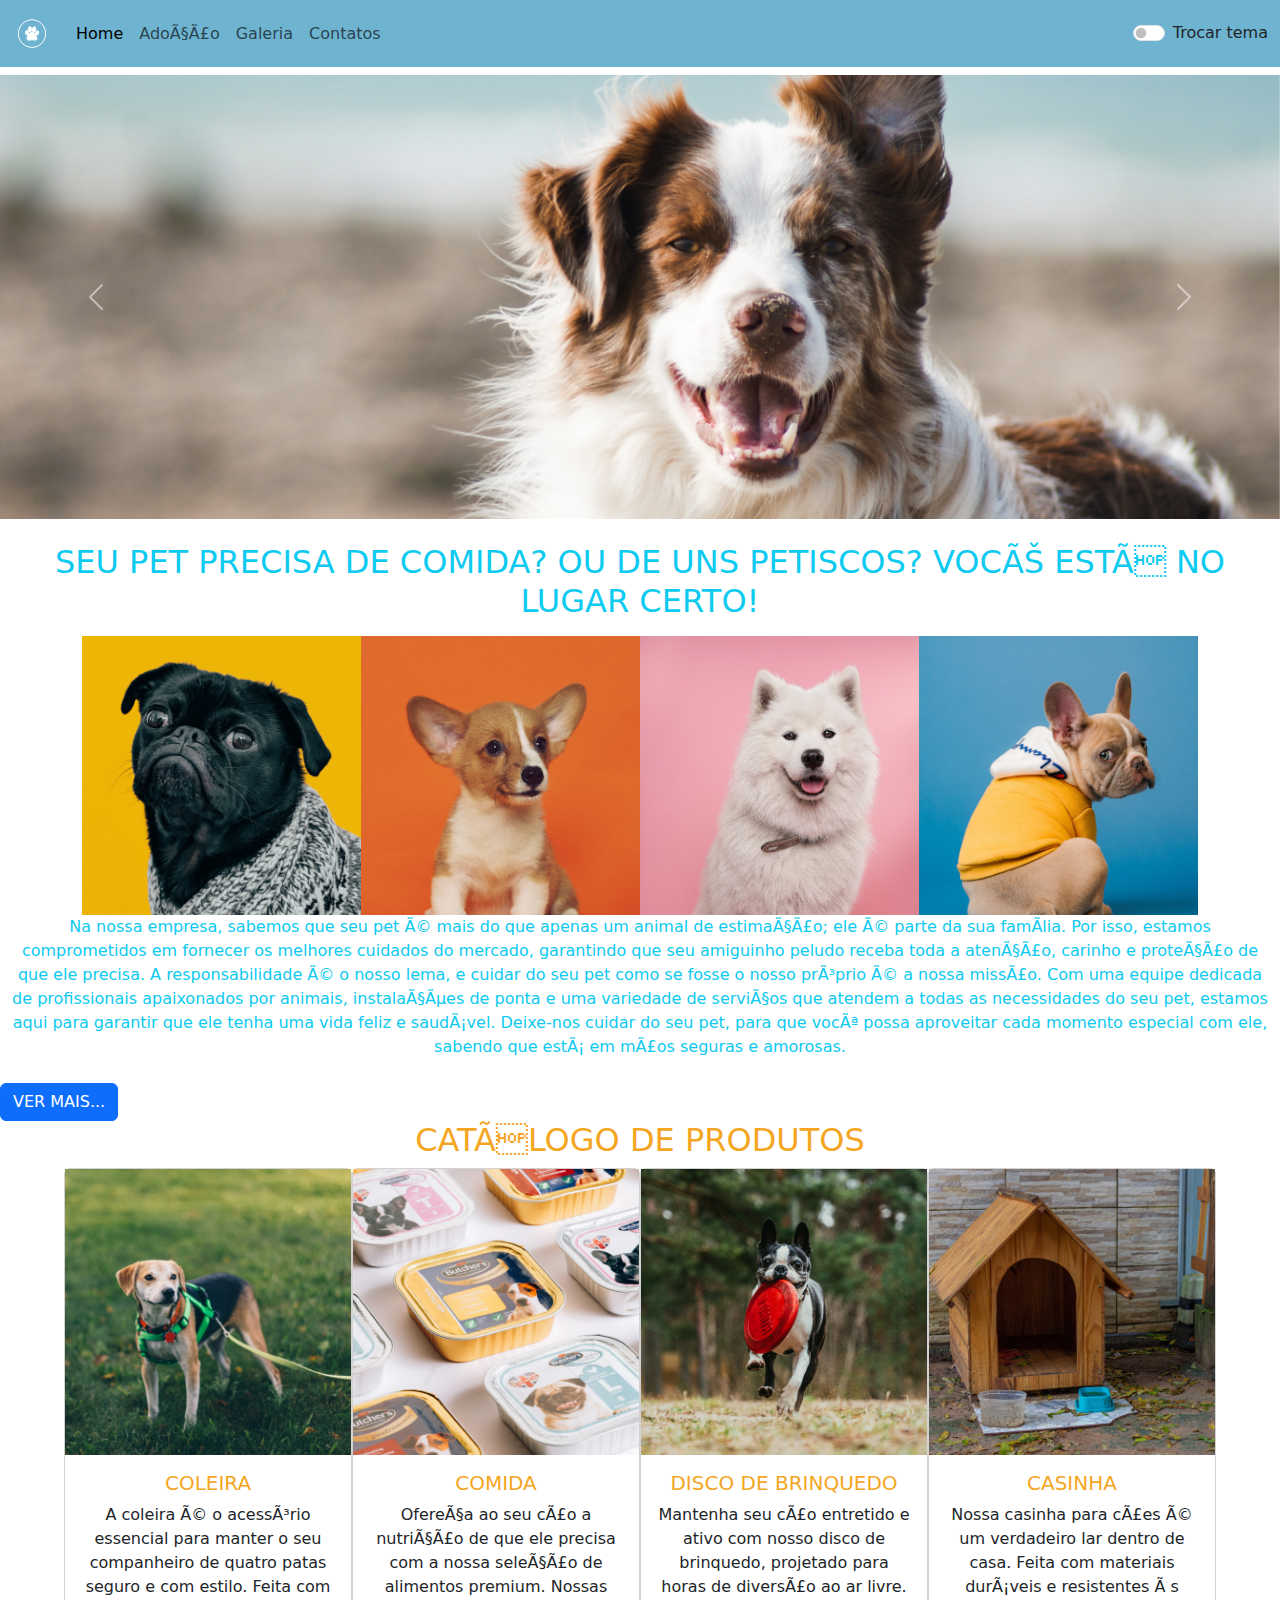
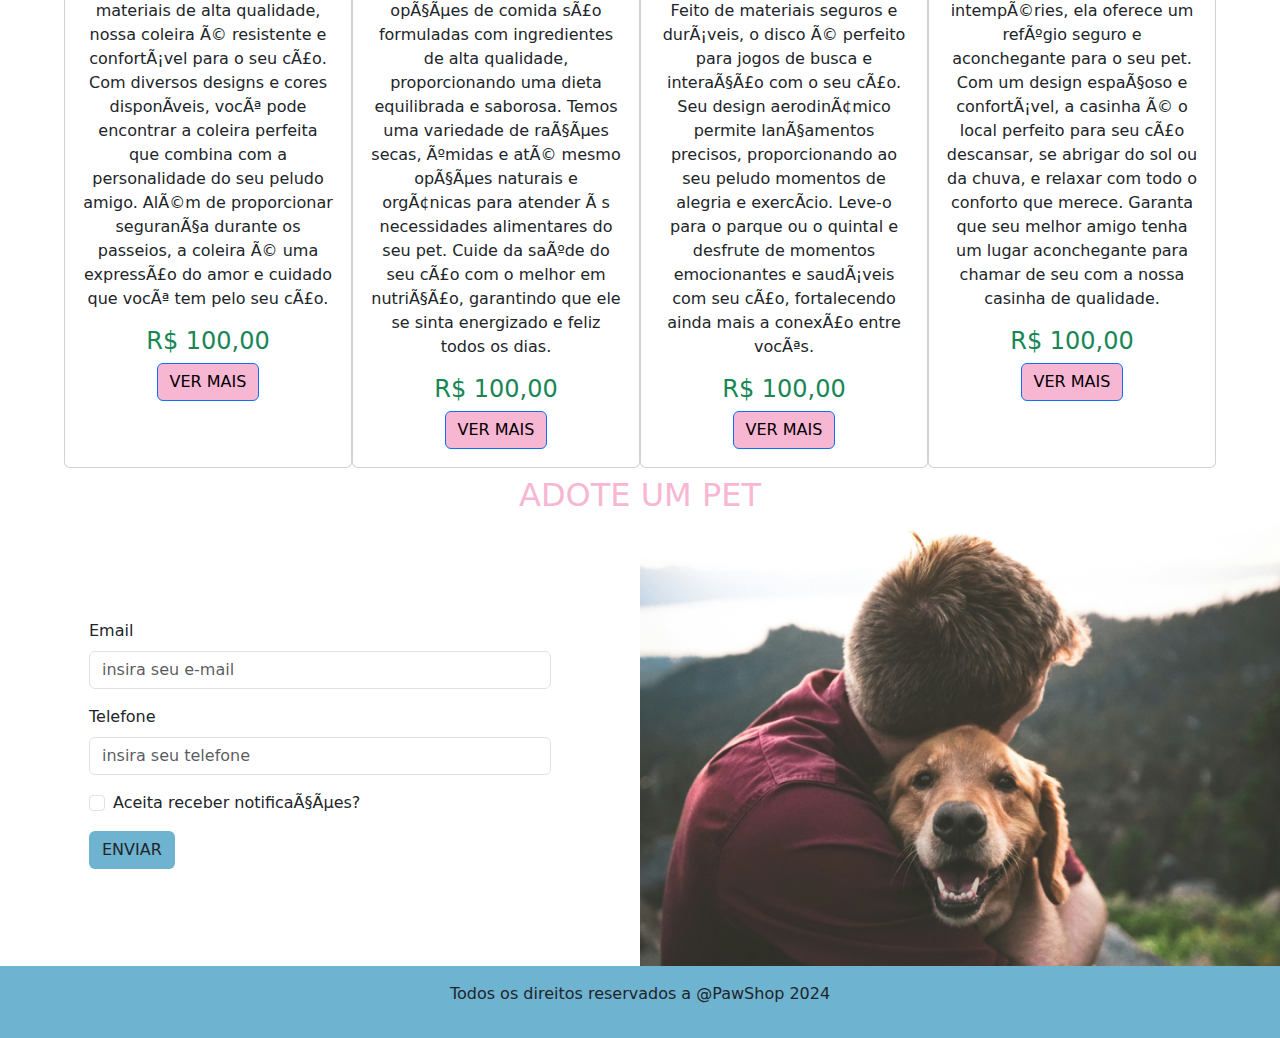
==== index.html @ 7f4e084b "Initial commit" ====
<!DOCTYPE html>
<html lang="en">
<head>
    <meta charset="pt-br">
    <meta http-equiv="X-UA-Compatible" content="IE=edge">
    <meta name="viewport" content="width=device-width, initial-scale=1.0">
    <title>PawShop</title>
    <link rel="stylesheet" href="styles/bootstrap.min.css">
    <link rel="stylesheet" href="styles/index.css">
    <link rel="shortcut icon" href="images/logo/logoDark.svg" type="image/x-icon">
    
</head>
<body data-bs-theme="light">
    <header>
        <!--NAVBAR-->
        <nav class="navbar navbar-expand-lg">
            <div class="container-fluid">
              <a class="navbar-brand" href="index.html">
                  <img src="images/logo/logoWhite.svg" alt="logo">
              </a>
              <button class="navbar-toggler" type="button" data-bs-toggle="collapse" data-bs-target="#navbarNav" aria-controls="navbarNav" aria-expanded="false" aria-label="Toggle navigation">
                <span class="navbar-toggler-icon"></span>
              </button>
              <div class="collapse navbar-collapse justify-content-between" id="navbarNav">
                <ul class="navbar-nav">
                  <li class="nav-item">
                    <a class="nav-link active" aria-current="page" href="#">Home</a>
                  </li>
                  <li class="nav-item">
                    <a class="nav-link" href="#">Adoção</a>
                  </li>
                  <li class="nav-item">
                    <a class="nav-link" href="#">Galeria</a>
                  </li>
                  <li class="nav-item">
                    <a class="nav-link" href="#">Contatos</a>
                  </li>
                </ul>
                <!-- lado direito header -->
                <ul class="navbar-nav">
                    <li class="nav-item">
                        <div class="form-check form-switch">
                            <input onclick="trocarTemaAtual()"class="form-check-input" type="checkbox" role="switch" id="trocatematbn">
                            <label id="temaTexto" class="form-check-label" for="trocatematbn">Trocar tema</label>
                          </div>
                    </li>
                </ul>
              </div>
            </div>
          </nav>
    </header>
    <main>
        <section id="banner" class="mt-2">
            <div id="carouselExample" class="carousel slide">
                <div class="carousel-inner">
                  <div class="carousel-item active">
                      <img src="images/banner/bannerMobile/bannerMobile.png" class="d-md-none w-100" alt="dogpequeno">
                      <img src="images/banner/bannerTablet/bannerTablet.png" class="d-none d-md-block d-lg-none w-100" alt="dogmedio">
                      <img src="images/banner/banner.png" class="d-none d-md-none d-lg-block w-100" alt="doggrande">
                  </div>
                  <div class="carousel-item">
                      <img src="images/banner/bannerMobile/bannerMobile2.png" class="d-md-none w-100" alt="dogpequeno">
                      <img src="images/banner/bannerTablet/bannerTablet2.png" class="d-none d-md-block d-lg-none w-100" alt="dogmedio">
                      <img src="images/banner/banner2.png" class="d-none d-md-none d-lg-block w-100" alt="doggrande">
                  </div>
                  <div class="carousel-item">
                      <img src="images/banner/bannerMobile/bannerMobile3.png" class="d-md-none w-100" alt="dogpequeno">
                      <img src="images/banner/bannerTablet/bannerTablet3.png" class="d-none d-md-block d-lg-none w-100" alt="dogmedio">
                      <img src="images/banner/banner3.png" class="d-none d-md-none d-lg-block w-100" alt="doggrande">
                  </div>
                </div>
                <button class="carousel-control-prev" type="button" data-bs-target="#carouselExample" data-bs-slide="prev">
                  <span class="carousel-control-prev-icon" aria-hidden="true"></span>
                  <span class="visually-hidden">Previous</span>
                </button>
                <button class="carousel-control-next" type="button" data-bs-target="#carouselExample" data-bs-slide="next">
                  <span class="carousel-control-next-icon" aria-hidden="true"></span>
                  <span class="visually-hidden">Next</span>
                </button>
              </div>
        </section>
        <section id="apresentacao" class="my-2 text-info text-center container-fluid d-flex flex-column align-items-center">
          <h2 class="my-3">SEU PET PRECISA DE COMIDA? OU DE UNS PETISCOS? VOCÊ ESTÁ NO LUGAR CERTO!</h2>
          
          <div class="container row" id="grupoApresentacao">
            <div class="m-0 p-0 col-3" id="dog1">
              <img class="w-100" src="images/dogsSection/img1.png" alt="dog1">
            </div>
            <div class="m-0 p-0 col-3" id="dog2">
              <img class="w-100" src="images/dogsSection/img2.png" alt="dog2">
            </div>
            <div class="m-0 p-0 col-3" id="dog3">
              <img class="w-100"src="images/dogsSection/img3.png" alt="dog3">
            </div>
            <div class="m-0 p-0 col-3" id="dog4">
              <img class="w-100" src="images/dogsSection/img4.png" alt="dog4">
            </div>
          </div>
          <p class="my=3">Na nossa empresa, sabemos que seu pet é mais do que apenas um animal de estimação; ele é parte da sua família. Por isso, estamos comprometidos em fornecer os melhores cuidados do mercado, garantindo que seu amiguinho peludo receba toda a atenção, carinho e proteção de que ele precisa. A responsabilidade é o nosso lema, e cuidar do seu pet como se fosse o nosso próprio é a nossa missão. Com uma equipe dedicada de profissionais apaixonados por animais, instalações de ponta e uma variedade de serviços que atendem a todas as necessidades do seu pet, estamos aqui para garantir que ele tenha uma vida feliz e saudável. Deixe-nos cuidar do seu pet, para que você possa aproveitar cada momento especial com ele, sabendo que está em mãos seguras e amorosas.</p>
        </section>
        <section id="catalogo">
          <button type="button" class="btn btn-primary" data-bs-toggle="modal" data-bs-target="#produtoColeira">
            VER MAIS...
          </button>
        </section>
        <h2 class="text-center bg-laranjaPersonal">CATÁLOGO DE PRODUTOS</h2>
        <section id="catalogoProduto" class="my-2 container-fluid d-flex align-items-center text-center justify-content-center">
          
          <div class="card" style="width: 18rem;">
            <img class="w-100"src="images/products/productImage.png" class="card-img-top" alt="coleira">
            <div class="card-body">
              <h5 class="bg-laranjaPersonal card-title">COLEIRA</h5>
              <p class="card-text">A coleira é o acessório essencial para manter o seu companheiro de quatro patas seguro e com estilo. Feita com materiais de alta qualidade, nossa coleira é resistente e confortável para o seu cão. Com diversos designs e cores disponíveis, você pode encontrar a coleira perfeita que combina com a personalidade do seu peludo amigo. Além de proporcionar segurança durante os passeios, a coleira é uma expressão do amor e cuidado que você tem pelo seu cão.</p>
              <h4 class="text-success">R$ 100,00</h4>
              <a href="#" class="text-black bg-rosaPersonal btn btn-primary">VER MAIS</a>
            </div>
          </div>
          <div class="card" style="width: 18rem;">
            <img class="w-100" src="images/products/productImage2.png" class="card-img-top" alt="coleira">
            <div class="card-body">
              <h5 class="bg-laranjaPersonal card-title">COMIDA</h5>
              <p class="card-text">Ofereça ao seu cão a nutrição de que ele precisa com a nossa seleção de alimentos premium. Nossas opções de comida são formuladas com ingredientes de alta qualidade, proporcionando uma dieta equilibrada e saborosa. Temos uma variedade de rações secas, úmidas e até mesmo opções naturais e orgânicas para atender às necessidades alimentares do seu pet. Cuide da saúde do seu cão com o melhor em nutrição, garantindo que ele se sinta energizado e feliz todos os dias.</p>
              <h4 class="text-success">R$ 100,00</h4>
              <a href="#" class="text-black bg-rosaPersonal btn btn-primary">VER MAIS</a>
            </div>
          </div>
          <div class="card" style="width: 18rem;">
            <img class="w-100"src="images/products/productImage3.png" class="card-img-top" alt="coleira">
            <div class="card-body">
              <h5 class="bg-laranjaPersonal card-title">DISCO DE BRINQUEDO</h5>
              <p class="card-text">Mantenha seu cão entretido e ativo com nosso disco de brinquedo, projetado para horas de diversão ao ar livre. Feito de materiais seguros e duráveis, o disco é perfeito para jogos de busca e interação com o seu cão. Seu design aerodinâmico permite lançamentos precisos, proporcionando ao seu peludo momentos de alegria e exercício. Leve-o para o parque ou o quintal e desfrute de momentos emocionantes e saudáveis com seu cão, fortalecendo ainda mais a conexão entre vocês.</p>
              <h4 class="text-success">R$ 100,00</h4>
              <a href="#" class="text-black bg-rosaPersonal btn btn-primary">VER MAIS</a>
            </div>
          </div>
          <div class="card" style="width: 18rem;">
            <img class="w-100" src="images/products/productImage4.png" class="card-img-top" alt="coleira">
            <div class="card-body">
              <h5 class="bg-laranjaPersonal card-title">CASINHA</h5>
              <p class="card-text">Nossa casinha para cães é um verdadeiro lar dentro de casa. Feita com materiais duráveis e resistentes às intempéries, ela oferece um refúgio seguro e aconchegante para o seu pet. Com um design espaçoso e confortável, a casinha é o local perfeito para seu cão descansar, se abrigar do sol ou da chuva, e relaxar com todo o conforto que merece. Garanta que seu melhor amigo tenha um lugar aconchegante para chamar de seu com a nossa casinha de qualidade.</p>
              <h4 class="text-success">R$ 100,00</h4>
              <a href="#" class="text-black bg-rosaPersonal btn btn-primary">VER MAIS</a>
            </div>
          </div>
        </section>

        <section id="formulario">
          <h2 class="text-rosaPersonal text-center ">ADOTE UM PET</h2>
          <div class="p-0 m-0 container-fluid row" id="formularioConteudo">
            <aside class="col-6 d-flex justify-content-center align-items-center">
              <form class="w-75">
                <div class="mb-3">
                  <label for="email" class="form-label">Email</label>
                  <input type="email"  placeholder="insira seu e-mail"class="form-control" id="email" aria-describedby="emailHelp">
                </div>
                <div class="mb-3">
                  <label for="telefone" class="form-label">Telefone</label>
                  <input type="password" placeholder="insira seu telefone" class="form-control" id="telefone">
                </div>
                <div class="mb-3 form-check">
                  <input type="checkbox" class="form-check-input" id="notificacao">
                  <label class="form-check-label" for="exampleCheck1">Aceita receber notificações?</label>
                </div>
                <button type="submit" class="btn bg-bluePersonal">ENVIAR</button>
              </form>
            </aside>
            <aside class="p-0 m-0 col-6">
              <img class="w-100" src="images/imgBanner.png" alt="">

            </aside>
          </div>

        </section>
    </main>
    <footer class="bg-bluePersonal py-3">
      <p>Todos os direitos reservados a @PawShop 2024</p>
    </footer>

    <div id="modais">
      <!--modal coleira-->
      <div class="modal fade" id="produtoColeira" tabindex="-1" aria-labelledby="exampleModalLabel" aria-hidden="true">
        <div class="modal-dialog">
          <div class="modal-content">
            <div class="modal-header">
              <h1 class="modal-title fs-5" id="exampleModalLabel">Coleira</h1>
              <button type="button" class="btn-close" data-bs-dismiss="modal" aria-label="Close"></button>
            </div>
            <div class="modal-body">
              <img class="w-100" src="images/products/productImage.png" alt="coleira">
              <p>Lorem ipsum dolor, sit amet consectetur adipisicing elit. Placeat aspernatur magni rem fuga tempora illo iusto harum dicta. Tempore, quae suscipit. Numquam unde alias explicabo doloremque ipsum consequatur qui atque!</p>
              <h4 class="text-success">R$ 466,00</h4>
            </div>
            <div class="modal-footer">
              <button type="button" class="btn btn-danger" data-bs-dismiss="modal">Fechar</button>
              <button type="button" class="btn btn-success">Adicionar ao carrinho</button>
            </div>
          </div>
        </div>
      </div>
    </div>
    <!--fim modal coleira-->



    <script src="scripts/bootstrap.bundle.min.js"></script>
    <script>
        var botaoTema = document.querySelector("#trocatematbn")

        function trocarTemaAtual(){
            var body = document.querySelector("body")
            var temaTexto = document.querySelector("temaTexto")

           if(botaoTema.checked){
               body.setAttribute("data-bs-theme","dark")
               temaTexto.innerHTML = "Tema Escuro"
           }
           else{
               body.setAttribute("data-bs-theme","light")
               temaTexto.innerHTML = "Tema Claro"
           }
        }
    </script>
</body>
</html>
---- styles/index.css ----
header nav{
    background-color: #6EB3D0;
}
.card{
    height: 900px;
}
.bg-bluePersonal{
    background-color: #6EB3D0;
    text-align: center;
}
.bg-laranjaPersonal{
    color: #F4A623;
}
.bg-rosaPersonal{
    background-color: #F7B6D2;
}
.text-rosaPersonal{
    color: #F7B6D2;
}
form.bg-bluePersonal:hover{
    background-color: #014c6d;
    color: white;
}
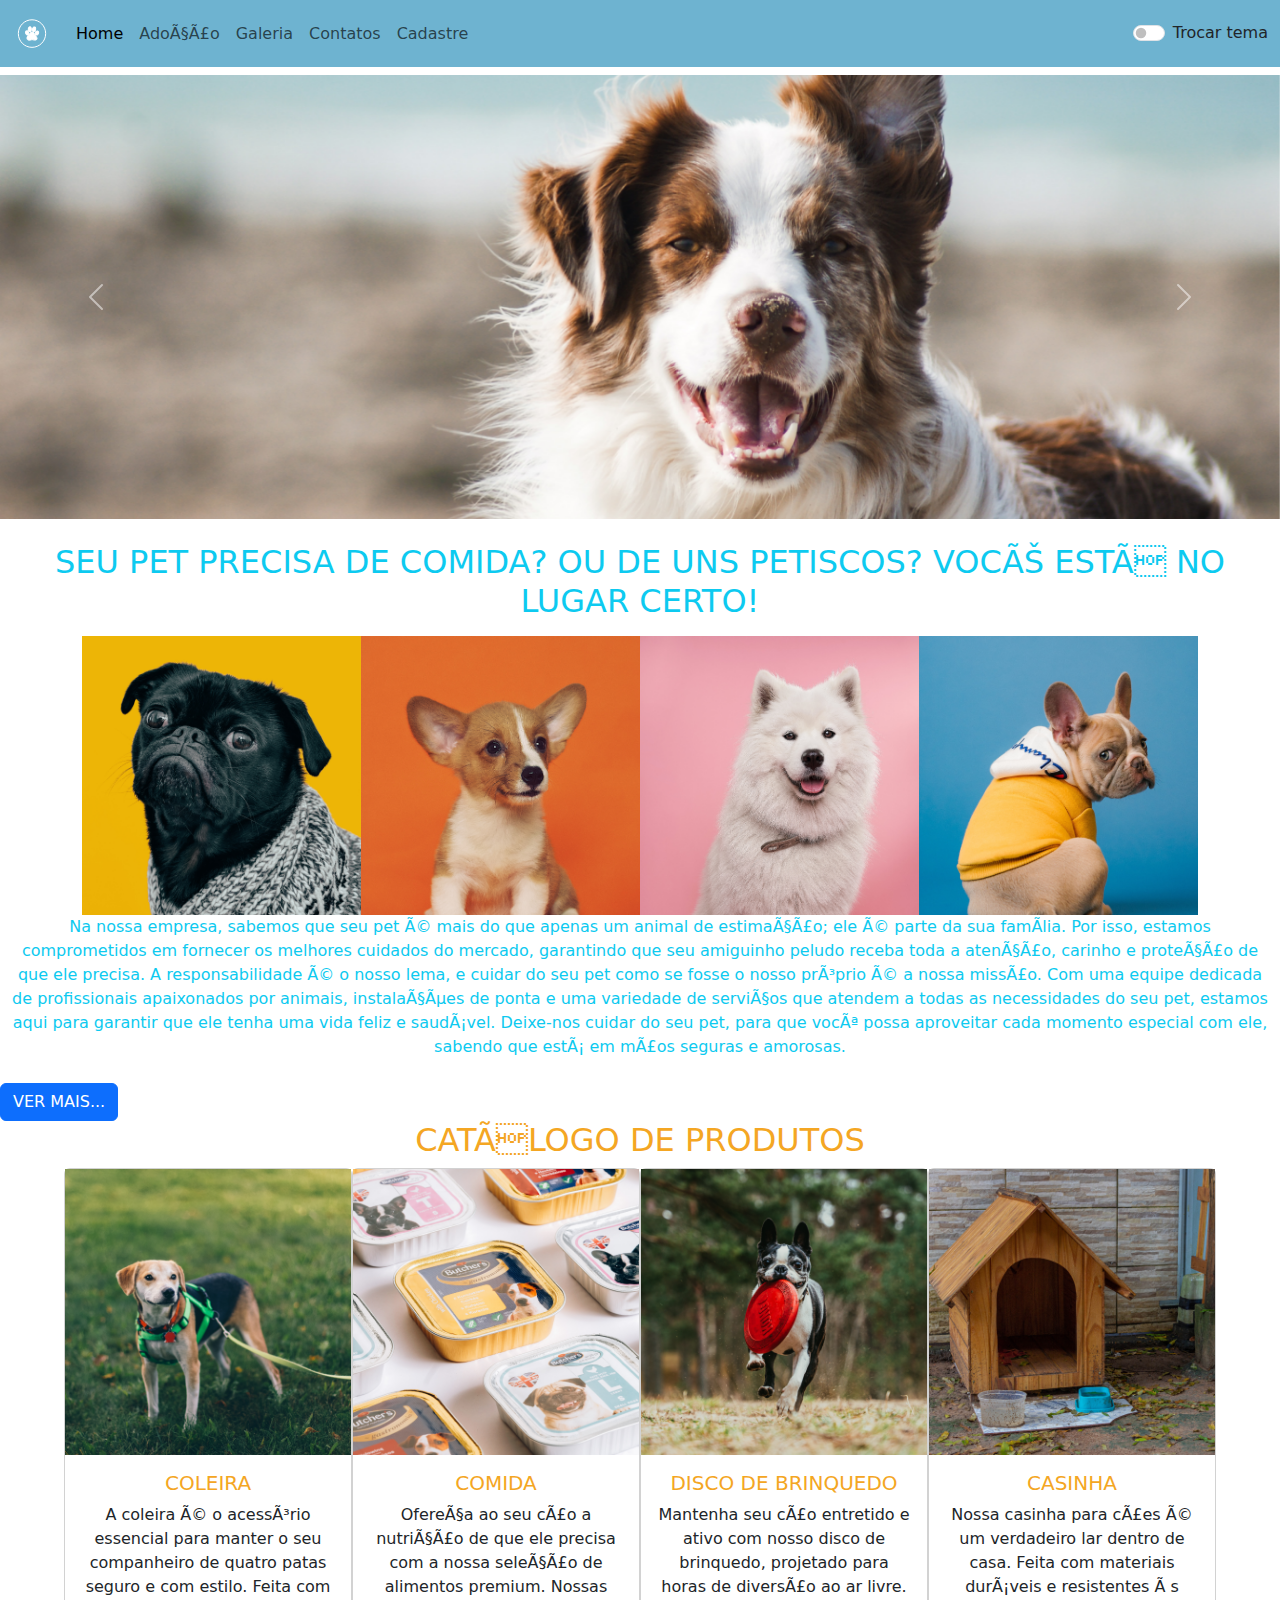
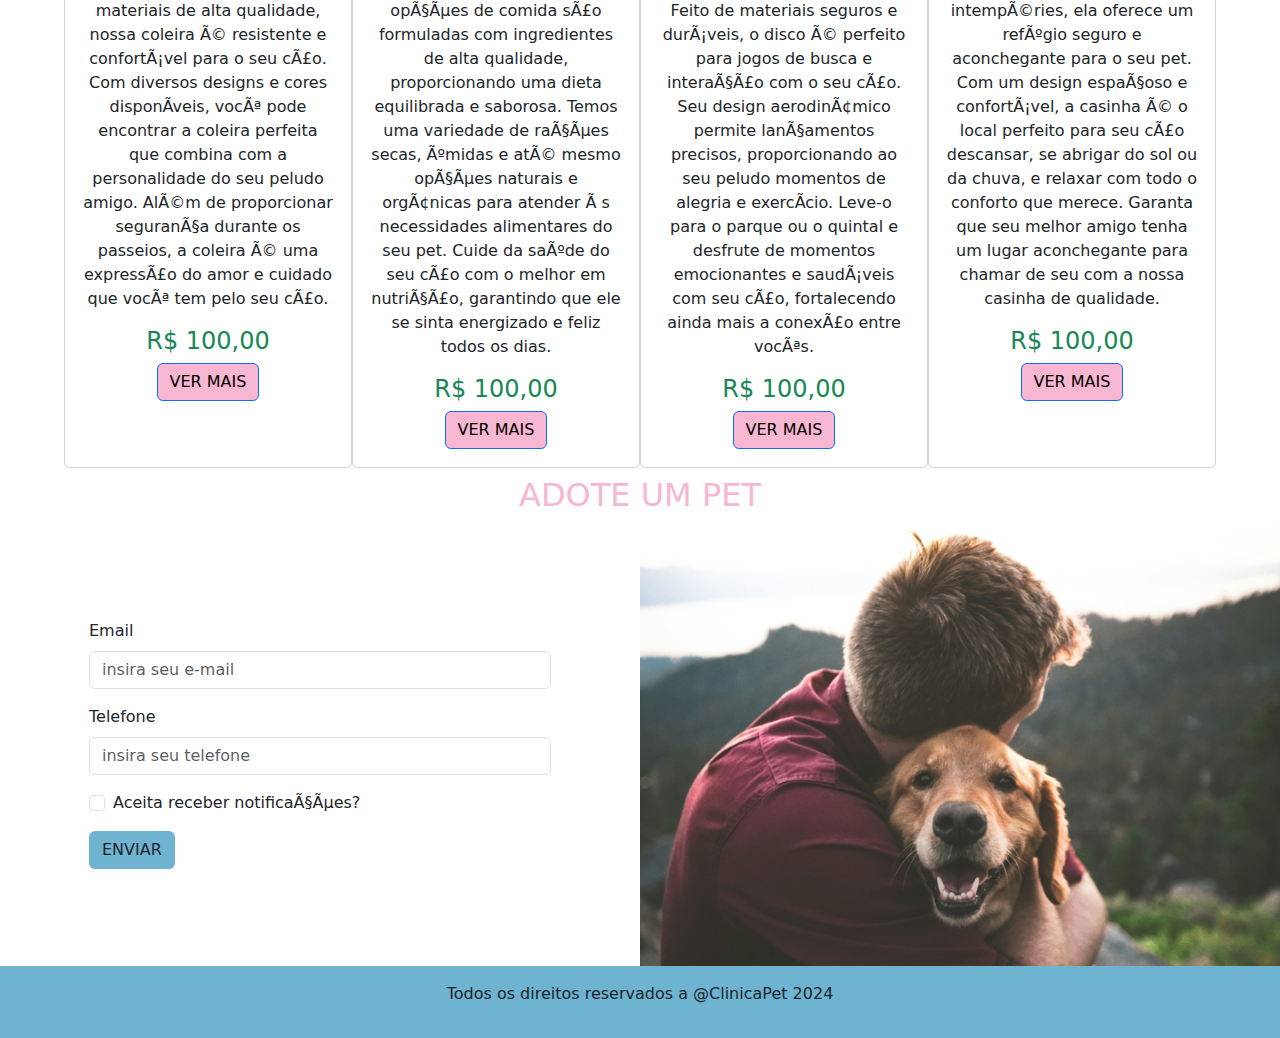
==== commit d1a9e7fa: "inserindo cadastro" ====
--- a/index.html
+++ b/index.html
@@ -35,6 +35,9 @@
                   <li class="nav-item">
                     <a class="nav-link" href="#">Contatos</a>
                   </li>
+                  <li class="nav-item">
+                    <a class="nav-link" href="../pages/cadastre.html">Cadastre</a>
+                  </li>
                 </ul>
                 <!-- lado direito header -->
                 <ul class="navbar-nav">
@@ -173,7 +176,7 @@
         </section>
     </main>
     <footer class="bg-bluePersonal py-3">
-      <p>Todos os direitos reservados a @PawShop 2024</p>
+      <p>Todos os direitos reservados a @ClinicaPet 2024</p>
     </footer>
 
     <div id="modais">
